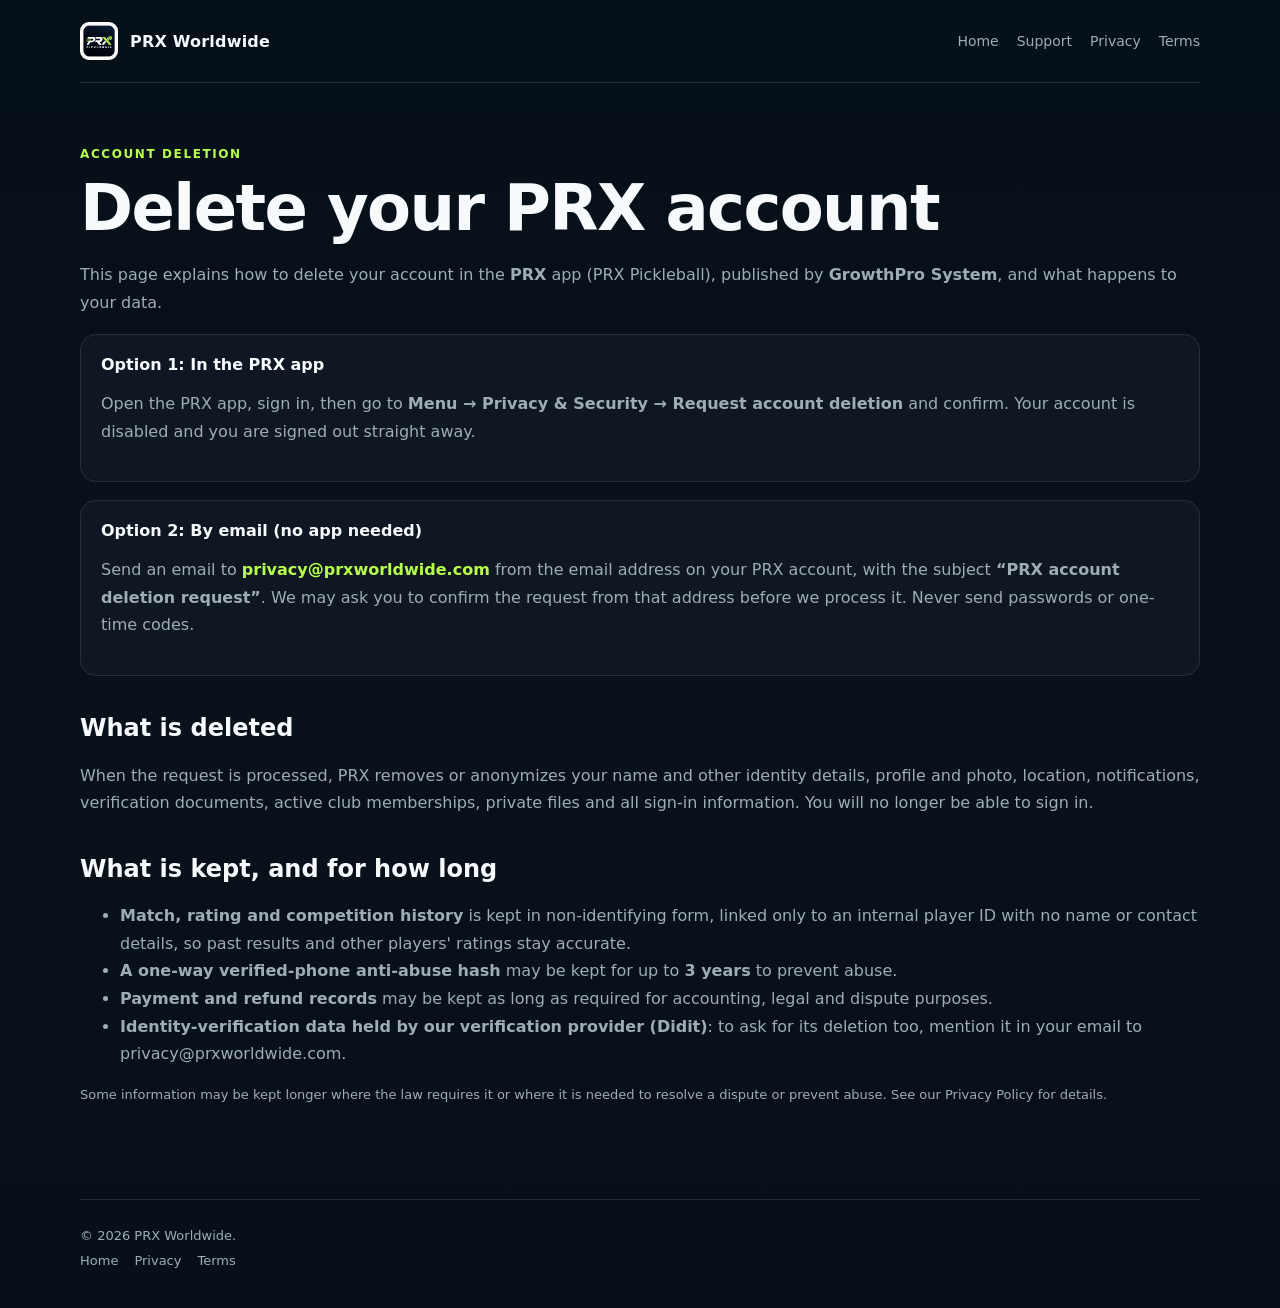
==== delete-account/index.html @ 5da9f9ca "Add account deletion page for Google Play (delete-account) and link it from Support Co-Authored-By: " ====
<!doctype html><html lang="en"><head><meta charset="utf-8"><meta name="viewport" content="width=device-width,initial-scale=1"><title>Delete your PRX account</title><meta name="description" content="How to request deletion of your PRX account and what data is deleted or kept."><link rel="icon" href="../assets/prx-app-icon.png"><link rel="stylesheet" href="../assets/style.css"></head><body><div class="wrap"><header class="nav"><a class="brand" href="../"><img src="../assets/prx-app-icon.png" alt="PRX logo"><span>PRX Worldwide</span></a><nav class="navlinks"><a href="../">Home</a><a href="../support/">Support</a><a href="../privacy/">Privacy</a><a href="../terms/">Terms</a></nav></header><main class="page"><div class="eyebrow">ACCOUNT DELETION</div><h1>Delete your PRX account</h1><p>This page explains how to delete your account in the <strong>PRX</strong> app (PRX Pickleball), published by <strong>GrowthPro System</strong>, and what happens to your data.</p>
<section class="panel"><strong>Option 1: In the PRX app</strong><p>Open the PRX app, sign in, then go to <b>Menu → Privacy &amp; Security → Request account deletion</b> and confirm. Your account is disabled and you are signed out straight away.</p></section>
<section class="panel"><strong>Option 2: By email (no app needed)</strong><p>Send an email to <a style="color:var(--accent);font-weight:800" href="mailto:privacy@prxworldwide.com?subject=PRX%20account%20deletion%20request">privacy@prxworldwide.com</a> from the email address on your PRX account, with the subject <b>“PRX account deletion request”</b>. We may ask you to confirm the request from that address before we process it. Never send passwords or one-time codes.</p></section>
<h2>What is deleted</h2><p>When the request is processed, PRX removes or anonymizes your name and other identity details, profile and photo, location, notifications, verification documents, active club memberships, private files and all sign-in information. You will no longer be able to sign in.</p>
<h2>What is kept, and for how long</h2><ul><li><strong>Match, rating and competition history</strong> is kept in non-identifying form, linked only to an internal player ID with no name or contact details, so past results and other players' ratings stay accurate.</li><li><strong>A one-way verified-phone anti-abuse hash</strong> may be kept for up to <strong>3 years</strong> to prevent abuse.</li><li><strong>Payment and refund records</strong> may be kept as long as required for accounting, legal and dispute purposes.</li><li><strong>Identity-verification data held by our verification provider (Didit)</strong>: to ask for its deletion too, mention it in your email to privacy@prxworldwide.com.</li></ul>
<p class="small">Some information may be kept longer where the law requires it or where it is needed to resolve a dispute or prevent abuse. See our <a href="../privacy/">Privacy Policy</a> for details.</p></main><footer>© 2026 PRX Worldwide.<div class="footlinks"><a href="../">Home</a><a href="../privacy/">Privacy</a><a href="../terms/">Terms</a></div></footer></div></body></html>
---- assets/style.css ----
:root{--bg:#071019;--panel:#0f1822;--text:#f7fafc;--muted:#9eacb8;--accent:#b7ff4a;--line:#24313d;--max:1120px}*{box-sizing:border-box}html{scroll-behavior:smooth}body{margin:0;background:linear-gradient(180deg,#061019 0%,#09111a 45%,#071019 100%);color:var(--text);font-family:Inter,ui-sans-serif,system-ui,-apple-system,BlinkMacSystemFont,"Segoe UI",sans-serif}a{color:inherit;text-decoration:none}.wrap{width:min(var(--max),calc(100% - 40px));margin:auto}.nav{display:flex;align-items:center;justify-content:space-between;padding:22px 0;border-bottom:1px solid var(--line)}.brand{display:flex;align-items:center;gap:12px;font-weight:900;letter-spacing:.2px}.brand img{width:38px;height:38px;border-radius:9px}.navlinks{display:flex;gap:18px;color:var(--muted);font-size:14px}.navlinks a:hover{color:var(--text)}.hero{padding:88px 0 64px}.eyebrow{color:var(--accent);font-size:12px;font-weight:900;letter-spacing:1.6px}.hero h1{font-size:clamp(42px,8vw,78px);line-height:.98;max-width:920px;margin:14px 0 20px;letter-spacing:-2.2px}.hero p{max-width:760px;color:var(--muted);font-size:19px;line-height:1.6}.actions{display:flex;gap:12px;flex-wrap:wrap;margin-top:28px}.btn{display:inline-flex;align-items:center;justify-content:center;min-height:46px;padding:0 18px;border-radius:12px;font-weight:900}.btn.primary{background:var(--accent);color:#071019}.btn.secondary{border:1px solid var(--line);background:var(--panel)}.grid{display:grid;grid-template-columns:repeat(3,1fr);gap:16px;padding:12px 0 74px}.card{background:rgba(15,24,34,.9);border:1px solid var(--line);border-radius:18px;padding:22px}.card h3{margin:0 0 10px;font-size:18px}.card p{margin:0;color:var(--muted);line-height:1.55}.tag{display:inline-block;margin-top:14px;color:var(--accent);font-size:11px;font-weight:900;letter-spacing:1px}.page{padding:64px 0 80px}.page h1{font-size:clamp(38px,7vw,64px);margin:10px 0 16px;letter-spacing:-1.6px}.page h2{font-size:24px;margin-top:38px}.page p,.page li{color:var(--muted);line-height:1.72}.panel{background:var(--panel);border:1px solid var(--line);border-radius:16px;padding:20px;margin-top:18px}.panel strong{display:block;margin-bottom:6px}.email{color:var(--accent);font-weight:800;word-break:break-word}.notice{border-left:3px solid var(--accent);background:var(--panel);padding:16px 18px;border-radius:12px;color:var(--muted);line-height:1.6;margin:22px 0}.small{font-size:13px;color:var(--muted)}footer{border-top:1px solid var(--line);padding:28px 0 40px;color:var(--muted);font-size:13px}.footlinks{display:flex;gap:16px;flex-wrap:wrap;margin-top:10px}@media(max-width:800px){.nav{align-items:flex-start;gap:16px}.navlinks{gap:12px;flex-wrap:wrap;justify-content:flex-end}.grid{grid-template-columns:1fr}.hero{padding-top:62px}.wrap{width:min(var(--max),calc(100% - 28px))}}


/* Homepage */
.home{background:#081b29;color:#fff;font-family:Arial,Helvetica,sans-serif}
.home .site-shell{overflow:hidden}
.home .skip-link{position:absolute;left:16px;top:-90px;z-index:20;padding:12px 16px;background:#fff;color:#081b29;font-weight:700}
.home .skip-link:focus{top:12px}
.home a:focus-visible{outline:3px solid #b8ec36;outline-offset:4px}
.home-nav{display:flex;justify-content:space-between;align-items:center;gap:24px;max-width:1440px;margin:auto;padding:21px clamp(24px,5vw,76px);border-bottom:1px solid #344755}
.home .brand{display:flex;align-items:center;gap:10px;color:#fff;font-size:19px;letter-spacing:-.035em}
.home .brand img{width:40px;height:40px;border-radius:7px}
.home .brand-worldwide{font-weight:400}
.home-nav nav{display:flex;align-items:center;gap:32px}
.home-nav nav a{display:flex;align-items:center;min-height:44px;color:#e1e8ec;font-size:14px;font-weight:700}
.home-nav nav a:hover,.home footer a:hover{text-decoration:underline;text-underline-offset:5px}
.home .hero{display:grid;grid-template-columns:minmax(0,1fr) minmax(0,.98fr);align-items:stretch;max-width:1440px;margin:auto;padding:0;min-height:650px}
.home .hero-content{align-self:center;padding:60px 45px 75px clamp(24px,5vw,76px)}
.home .overline{margin:0 0 28px;color:#b8ec36;font-size:12px;font-weight:800;letter-spacing:.18em;line-height:1.5}
.home .hero h1{max-width:770px;margin:0;font-family:Arial,Helvetica,sans-serif;font-size:clamp(52px,5.5vw,86px);font-weight:800;letter-spacing:-.065em;line-height:.98}
.home .hero-intro{max-width:530px;margin:28px 0 0;color:#d3dfe5;font-size:19px;line-height:1.55}
.home .hero-cta{display:inline-flex;align-items:center;justify-content:space-between;gap:34px;min-height:56px;margin-top:34px;padding:13px 19px;background:#b8ec36;color:#09202b;font-size:15px;font-weight:800}
.home .hero-cta:hover{background:#d1fa6d}
.home .launch-note{max-width:400px;margin:16px 0 0;color:#adbdc5;font-size:12px;line-height:1.5}
.home .about{padding:72px clamp(24px,5vw,76px) 100px;background:#f4f4ef;color:#0a2534}
.home .about>*{max-width:1288px;margin-left:auto;margin-right:auto}
.home .section-label{display:flex;justify-content:space-between;gap:12px;padding-bottom:15px;border-bottom:1px solid #acb9b6;color:#23565c;font-size:12px;font-weight:800;letter-spacing:.13em}
.home .section-label span{color:#527078;white-space:nowrap}
.home .about-grid,.home .pro-grid{display:grid;grid-template-columns:1.05fr .95fr;gap:clamp(40px,8vw,150px);align-items:start;padding-top:40px}
.home h2{margin:0;font-size:clamp(38px,4vw,61px);font-weight:800;letter-spacing:-.055em;line-height:1.06}
.home .about-copy p,.home .pro-grid p{margin:0 0 20px;color:#294451;font-size:18px;line-height:1.6}
.home .facts{display:grid;grid-template-columns:repeat(3,1fr);gap:22px;margin-top:74px;padding-top:19px;border-top:1px solid #acb9b6}
.home .facts div{display:flex;gap:19px;align-items:baseline}
.home .facts strong{color:#236469;font-size:12px}
.home .facts span{font-size:16px;font-weight:700;line-height:1.35}
.home .pro{padding:70px clamp(24px,5vw,76px) 100px;background:#d9ed50;color:#0a2534}
.home .pro>*{max-width:1288px;margin-left:auto;margin-right:auto}
.home .pro .section-label{border-color:#829c32;color:#254737}
.home .pro .section-label span{color:#355b3e}
.home .pro-eyebrow{margin:0 0 20px!important;color:#265444!important;font-size:12px!important;font-weight:800;letter-spacing:.14em}
.home .pro-grid p{color:#1c3a3e}
.home footer{max-width:1440px;margin:auto;padding:50px clamp(24px,5vw,76px) 28px;border:0;color:#b2c0c7}
.home .footer-top,.home .footer-bottom{display:flex;justify-content:space-between;gap:20px;align-items:center}
.home .footer-top{padding-bottom:50px;color:#fff;font-size:24px}
.home .footer-top a{font-size:14px;font-weight:700}
.home .footer-bottom{padding:20px 0;border-top:1px solid #344755;font-size:12px}
.home .footlinks{display:flex;gap:24px;margin:0}
.home .footlinks a{display:inline-flex;align-items:center;min-height:44px}
@media(max-width:900px){.home .hero{grid-template-columns:1fr;min-height:0}.home .hero-content{padding:68px clamp(24px,5vw,76px) 60px}.home .hero-photo,.home .hero-photo img{height:500px;min-height:0}.home .about-grid,.home .pro-grid{gap:30px}.home .facts{margin-top:55px}}
@media(max-width:600px){.home-nav{padding:14px 18px}.home .brand{font-size:16px}.home .brand img{width:34px;height:34px}.home-nav nav{gap:14px}.home-nav nav a{font-size:12px}.home .hero-content{padding:53px 20px 55px}.home .overline{margin-bottom:18px;font-size:10px}.home .hero h1{font-size:clamp(49px,12vw,68px)}.home .hero-intro{margin-top:23px;font-size:17px}.home .hero-cta{width:100%;max-width:340px;margin-top:27px}.home .hero-photo,.home .hero-photo img{height:355px}.home .hero-photo img{object-position:50% 48%}.home .hero-photo figcaption{right:12px;bottom:12px;font-size:9px}.home .about,.home .pro{padding:50px 20px 65px}.home .section-label{font-size:10px}.home .about-grid,.home .pro-grid{grid-template-columns:1fr;gap:25px;padding-top:30px}.home h2{font-size:clamp(38px,9vw,50px)}.home .about-copy p,.home .pro-grid p{font-size:16px}.home .facts{grid-template-columns:1fr;gap:17px;margin-top:40px}.home .facts div{gap:20px}.home footer{padding:42px 20px 25px}.home .footer-top{align-items:flex-start;flex-direction:column;gap:14px;padding-bottom:33px}.home .footer-bottom{align-items:flex-start;flex-direction:column;gap:4px}.home .footlinks{gap:20px}}
@media(max-width:350px){.home-nav nav a:first-child{display:none}.home .hero h1{font-size:47px}}
@media(prefers-reduced-motion:reduce){html:has(body.home){scroll-behavior:auto}}

/* Moving photo banner */
.home .hero{background:#eef2e9;color:#0a2534}
.home .hero h1{color:#0a2534}
.home .overline{color:#23635c}
.home .hero-intro{color:#2f4a53}
.home .launch-note{color:#4b656a}
.home .hero-gallery{position:relative;min-width:0;min-height:650px;margin:0;overflow:hidden;background:#d7e3d4}
.home .hero-gallery:before{content:"";position:absolute;inset:0;z-index:1;background:linear-gradient(90deg,#eef2e9 0%,rgba(238,242,233,0) 14%);pointer-events:none}
.home .motion-stage{position:absolute;top:50%;left:-10%;width:125%;transform:translateY(-50%) rotate(-4deg);display:grid;gap:16px}
.home .motion-row{width:100%;overflow:hidden}
.home .motion-track{display:flex;width:max-content;animation:slide-left 132s linear infinite;animation-play-state:paused}
.home .motion-row--reverse .motion-track{animation-name:slide-right;animation-duration:110s;transform:translateX(-50%)}
.home .motion-stage.is-running .motion-track{animation-play-state:running}
.home .motion-set{display:flex;flex:none;gap:16px;padding-right:16px}
.home .motion-set > img,.home .app-shot{display:block;flex:none;width:245px;height:245px;border-radius:14px;background:#b5c9c8;box-shadow:0 10px 25px rgba(9,36,43,.1)}
.home .motion-set > img{object-fit:cover}
.home .app-shot{position:relative;overflow:hidden;background:#f6f7f2}
.home .app-shot--dark{background:#0b1020}
.home .app-shot img{display:block;width:100%;height:100%;object-fit:contain}
.home .app-shot span{position:absolute;right:8px;bottom:8px;padding:5px 6px;border-radius:3px;background:#0a2534;color:#fff;font-size:9px;font-weight:800;letter-spacing:.08em}
.home .motion-toggle{position:absolute;z-index:2;right:22px;bottom:24px;display:inline-flex;align-items:center;gap:12px;min-height:44px;padding:10px 14px;border:1px solid #385965;border-radius:7px;background:#092633;color:#fff;font:700 12px Arial,Helvetica,sans-serif;cursor:pointer}
.home .motion-toggle[hidden]{display:none}
.home .motion-toggle:hover{background:#174758}
.home button:focus-visible{outline:3px solid #b8ec36;outline-offset:4px}
.home .photo-credits{margin-top:5px;color:#899eaa;font-size:11px;line-height:1.6}
.home .photo-credits summary{display:list-item;width:max-content;cursor:pointer}
.home .photo-credits p{max-width:750px;margin:8px 0 0}
.home .photo-credits a{text-decoration:underline;text-underline-offset:3px}
@keyframes slide-left{from{transform:translateX(0)}to{transform:translateX(-50%)}}
@keyframes slide-right{from{transform:translateX(-50%)}to{transform:translateX(0)}}
@media(max-width:900px){.home .hero-gallery{min-height:440px}.home .motion-stage{left:-8%;width:120%}.home .motion-set > img,.home .app-shot{width:225px;height:225px}}
@media(max-width:600px){.home .hero-gallery{height:248px;min-height:248px}.home .hero-gallery:before{display:none}.home .motion-stage{left:-6%;width:116%;gap:0}.home .motion-row--reverse{display:none}.home .motion-set{gap:14px;padding-right:14px}.home .motion-set > img,.home .app-shot{width:190px;height:190px;border-radius:10px}.home .motion-card--desktop{display:none!important}.home .motion-track{animation-duration:86s}.home .motion-toggle{right:12px;bottom:12px}}
@media(prefers-reduced-motion:reduce){.home .motion-track,.home .motion-row--reverse .motion-track{animation:none}.home .motion-toggle{display:none}}
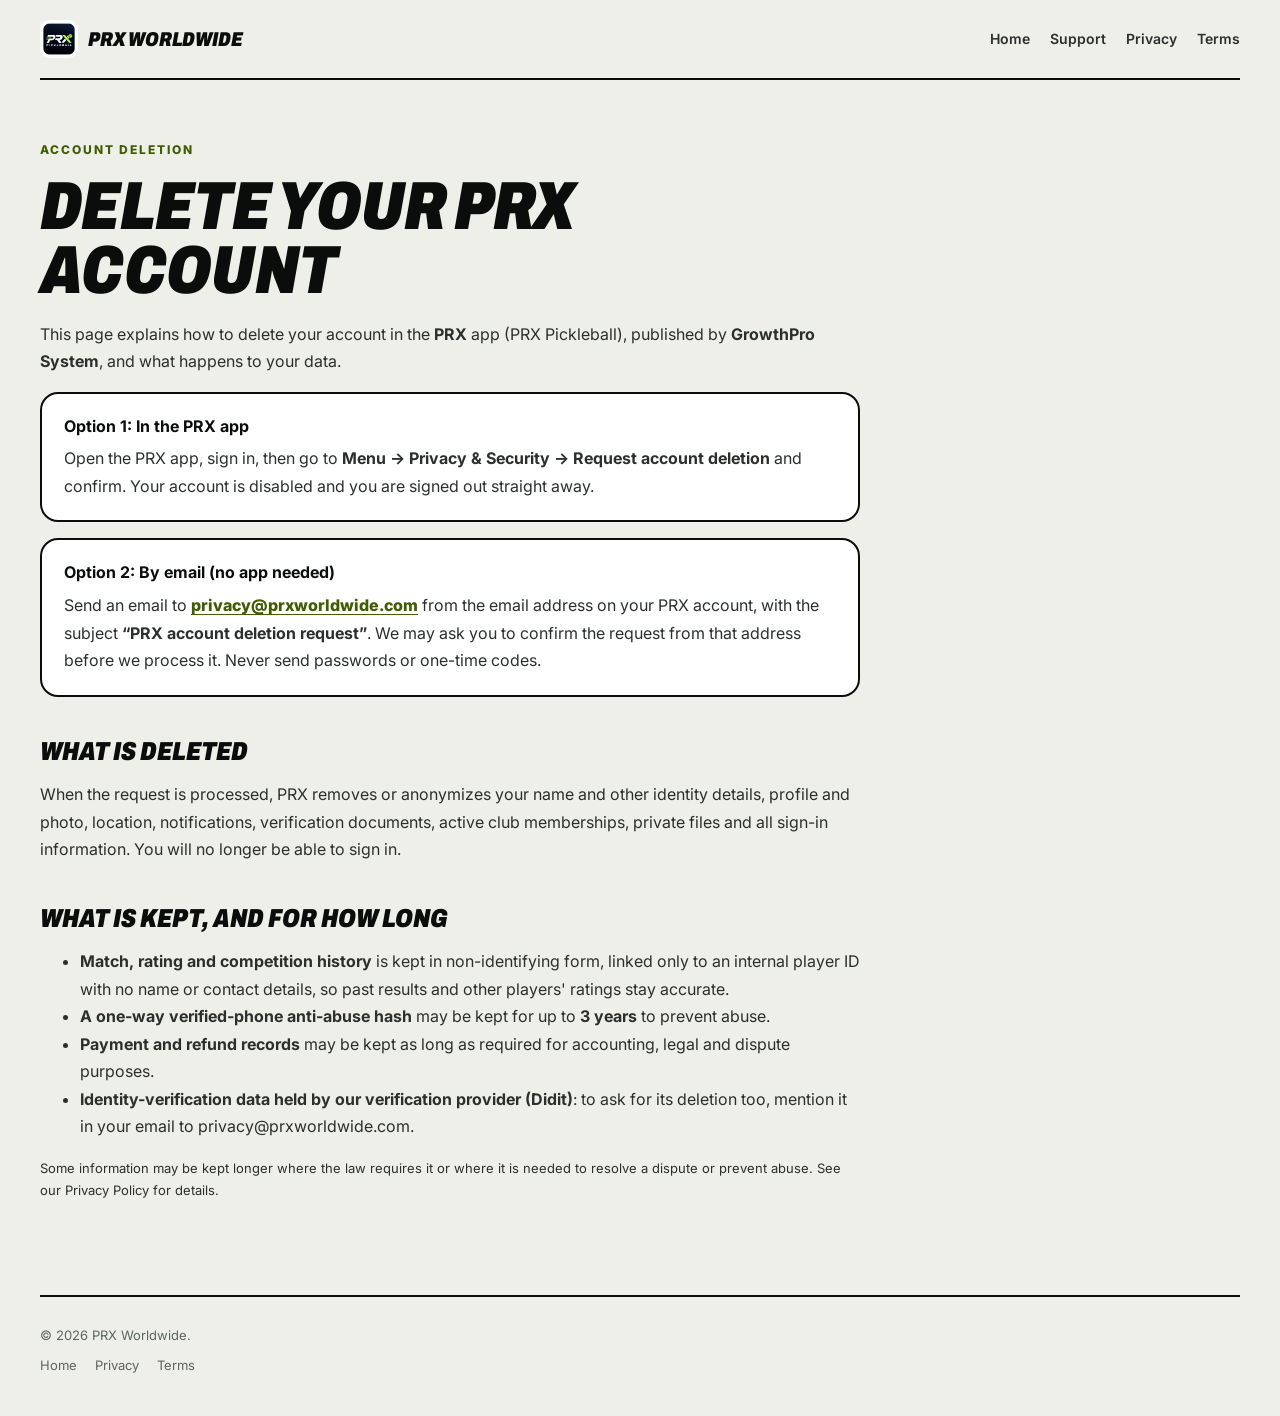
==== commit 903ef4a0: "Redesign prxworldwide.com to match the PRX app (players, Club Pro, Court Pro, fair play, FAQ) and re" ====
--- a/delete-account/index.html
+++ b/delete-account/index.html
@@ -1,4 +1,4 @@
-<!doctype html><html lang="en"><head><meta charset="utf-8"><meta name="viewport" content="width=device-width,initial-scale=1"><title>Delete your PRX account</title><meta name="description" content="How to request deletion of your PRX account and what data is deleted or kept."><link rel="icon" href="../assets/prx-app-icon.png"><link rel="stylesheet" href="../assets/style.css"></head><body><div class="wrap"><header class="nav"><a class="brand" href="../"><img src="../assets/prx-app-icon.png" alt="PRX logo"><span>PRX Worldwide</span></a><nav class="navlinks"><a href="../">Home</a><a href="../support/">Support</a><a href="../privacy/">Privacy</a><a href="../terms/">Terms</a></nav></header><main class="page"><div class="eyebrow">ACCOUNT DELETION</div><h1>Delete your PRX account</h1><p>This page explains how to delete your account in the <strong>PRX</strong> app (PRX Pickleball), published by <strong>GrowthPro System</strong>, and what happens to your data.</p>
+<!doctype html><html lang="en"><head><meta charset="utf-8"><meta name="viewport" content="width=device-width,initial-scale=1"><title>Delete your PRX account</title><meta name="description" content="How to request deletion of your PRX account and what data is deleted or kept."><link rel="icon" href="../assets/prx-app-icon.png"><link rel="preconnect" href="https://fonts.googleapis.com"><link rel="preconnect" href="https://fonts.gstatic.com" crossorigin><link rel="stylesheet" href="https://fonts.googleapis.com/css2?family=Archivo:ital,wdth,wght@1,62..125,800..900&family=Inter:wght@400;500;600;700;800&display=swap"><link rel="stylesheet" href="../assets/style.css?v=20261110"></head><body><div class="wrap"><header class="nav"><a class="brand" href="../"><img src="../assets/prx-app-icon.png" alt="PRX logo"><span>PRX Worldwide</span></a><nav class="navlinks"><a href="../">Home</a><a href="../support/">Support</a><a href="../privacy/">Privacy</a><a href="../terms/">Terms</a></nav></header><main class="page"><div class="eyebrow">ACCOUNT DELETION</div><h1>Delete your PRX account</h1><p>This page explains how to delete your account in the <strong>PRX</strong> app (PRX Pickleball), published by <strong>GrowthPro System</strong>, and what happens to your data.</p>
 <section class="panel"><strong>Option 1: In the PRX app</strong><p>Open the PRX app, sign in, then go to <b>Menu → Privacy &amp; Security → Request account deletion</b> and confirm. Your account is disabled and you are signed out straight away.</p></section>
 <section class="panel"><strong>Option 2: By email (no app needed)</strong><p>Send an email to <a style="color:var(--accent);font-weight:800" href="mailto:privacy@prxworldwide.com?subject=PRX%20account%20deletion%20request">privacy@prxworldwide.com</a> from the email address on your PRX account, with the subject <b>“PRX account deletion request”</b>. We may ask you to confirm the request from that address before we process it. Never send passwords or one-time codes.</p></section>
 <h2>What is deleted</h2><p>When the request is processed, PRX removes or anonymizes your name and other identity details, profile and photo, location, notifications, verification documents, active club memberships, private files and all sign-in information. You will no longer be able to sign in.</p>
--- a/assets/style.css
+++ b/assets/style.css
@@ -1,86 +1,220 @@
-:root{--bg:#071019;--panel:#0f1822;--text:#f7fafc;--muted:#9eacb8;--accent:#b7ff4a;--line:#24313d;--max:1120px}*{box-sizing:border-box}html{scroll-behavior:smooth}body{margin:0;background:linear-gradient(180deg,#061019 0%,#09111a 45%,#071019 100%);color:var(--text);font-family:Inter,ui-sans-serif,system-ui,-apple-system,BlinkMacSystemFont,"Segoe UI",sans-serif}a{color:inherit;text-decoration:none}.wrap{width:min(var(--max),calc(100% - 40px));margin:auto}.nav{display:flex;align-items:center;justify-content:space-between;padding:22px 0;border-bottom:1px solid var(--line)}.brand{display:flex;align-items:center;gap:12px;font-weight:900;letter-spacing:.2px}.brand img{width:38px;height:38px;border-radius:9px}.navlinks{display:flex;gap:18px;color:var(--muted);font-size:14px}.navlinks a:hover{color:var(--text)}.hero{padding:88px 0 64px}.eyebrow{color:var(--accent);font-size:12px;font-weight:900;letter-spacing:1.6px}.hero h1{font-size:clamp(42px,8vw,78px);line-height:.98;max-width:920px;margin:14px 0 20px;letter-spacing:-2.2px}.hero p{max-width:760px;color:var(--muted);font-size:19px;line-height:1.6}.actions{display:flex;gap:12px;flex-wrap:wrap;margin-top:28px}.btn{display:inline-flex;align-items:center;justify-content:center;min-height:46px;padding:0 18px;border-radius:12px;font-weight:900}.btn.primary{background:var(--accent);color:#071019}.btn.secondary{border:1px solid var(--line);background:var(--panel)}.grid{display:grid;grid-template-columns:repeat(3,1fr);gap:16px;padding:12px 0 74px}.card{background:rgba(15,24,34,.9);border:1px solid var(--line);border-radius:18px;padding:22px}.card h3{margin:0 0 10px;font-size:18px}.card p{margin:0;color:var(--muted);line-height:1.55}.tag{display:inline-block;margin-top:14px;color:var(--accent);font-size:11px;font-weight:900;letter-spacing:1px}.page{padding:64px 0 80px}.page h1{font-size:clamp(38px,7vw,64px);margin:10px 0 16px;letter-spacing:-1.6px}.page h2{font-size:24px;margin-top:38px}.page p,.page li{color:var(--muted);line-height:1.72}.panel{background:var(--panel);border:1px solid var(--line);border-radius:16px;padding:20px;margin-top:18px}.panel strong{display:block;margin-bottom:6px}.email{color:var(--accent);font-weight:800;word-break:break-word}.notice{border-left:3px solid var(--accent);background:var(--panel);padding:16px 18px;border-radius:12px;color:var(--muted);line-height:1.6;margin:22px 0}.small{font-size:13px;color:var(--muted)}footer{border-top:1px solid var(--line);padding:28px 0 40px;color:var(--muted);font-size:13px}.footlinks{display:flex;gap:16px;flex-wrap:wrap;margin-top:10px}@media(max-width:800px){.nav{align-items:flex-start;gap:16px}.navlinks{gap:12px;flex-wrap:wrap;justify-content:flex-end}.grid{grid-template-columns:1fr}.hero{padding-top:62px}.wrap{width:min(var(--max),calc(100% - 28px))}}
-
-
-/* Homepage */
-.home{background:#081b29;color:#fff;font-family:Arial,Helvetica,sans-serif}
-.home .site-shell{overflow:hidden}
-.home .skip-link{position:absolute;left:16px;top:-90px;z-index:20;padding:12px 16px;background:#fff;color:#081b29;font-weight:700}
-.home .skip-link:focus{top:12px}
-.home a:focus-visible{outline:3px solid #b8ec36;outline-offset:4px}
-.home-nav{display:flex;justify-content:space-between;align-items:center;gap:24px;max-width:1440px;margin:auto;padding:21px clamp(24px,5vw,76px);border-bottom:1px solid #344755}
-.home .brand{display:flex;align-items:center;gap:10px;color:#fff;font-size:19px;letter-spacing:-.035em}
-.home .brand img{width:40px;height:40px;border-radius:7px}
-.home .brand-worldwide{font-weight:400}
-.home-nav nav{display:flex;align-items:center;gap:32px}
-.home-nav nav a{display:flex;align-items:center;min-height:44px;color:#e1e8ec;font-size:14px;font-weight:700}
-.home-nav nav a:hover,.home footer a:hover{text-decoration:underline;text-underline-offset:5px}
-.home .hero{display:grid;grid-template-columns:minmax(0,1fr) minmax(0,.98fr);align-items:stretch;max-width:1440px;margin:auto;padding:0;min-height:650px}
-.home .hero-content{align-self:center;padding:60px 45px 75px clamp(24px,5vw,76px)}
-.home .overline{margin:0 0 28px;color:#b8ec36;font-size:12px;font-weight:800;letter-spacing:.18em;line-height:1.5}
-.home .hero h1{max-width:770px;margin:0;font-family:Arial,Helvetica,sans-serif;font-size:clamp(52px,5.5vw,86px);font-weight:800;letter-spacing:-.065em;line-height:.98}
-.home .hero-intro{max-width:530px;margin:28px 0 0;color:#d3dfe5;font-size:19px;line-height:1.55}
-.home .hero-cta{display:inline-flex;align-items:center;justify-content:space-between;gap:34px;min-height:56px;margin-top:34px;padding:13px 19px;background:#b8ec36;color:#09202b;font-size:15px;font-weight:800}
-.home .hero-cta:hover{background:#d1fa6d}
-.home .launch-note{max-width:400px;margin:16px 0 0;color:#adbdc5;font-size:12px;line-height:1.5}
-.home .about{padding:72px clamp(24px,5vw,76px) 100px;background:#f4f4ef;color:#0a2534}
-.home .about>*{max-width:1288px;margin-left:auto;margin-right:auto}
-.home .section-label{display:flex;justify-content:space-between;gap:12px;padding-bottom:15px;border-bottom:1px solid #acb9b6;color:#23565c;font-size:12px;font-weight:800;letter-spacing:.13em}
-.home .section-label span{color:#527078;white-space:nowrap}
-.home .about-grid,.home .pro-grid{display:grid;grid-template-columns:1.05fr .95fr;gap:clamp(40px,8vw,150px);align-items:start;padding-top:40px}
-.home h2{margin:0;font-size:clamp(38px,4vw,61px);font-weight:800;letter-spacing:-.055em;line-height:1.06}
-.home .about-copy p,.home .pro-grid p{margin:0 0 20px;color:#294451;font-size:18px;line-height:1.6}
-.home .facts{display:grid;grid-template-columns:repeat(3,1fr);gap:22px;margin-top:74px;padding-top:19px;border-top:1px solid #acb9b6}
-.home .facts div{display:flex;gap:19px;align-items:baseline}
-.home .facts strong{color:#236469;font-size:12px}
-.home .facts span{font-size:16px;font-weight:700;line-height:1.35}
-.home .pro{padding:70px clamp(24px,5vw,76px) 100px;background:#d9ed50;color:#0a2534}
-.home .pro>*{max-width:1288px;margin-left:auto;margin-right:auto}
-.home .pro .section-label{border-color:#829c32;color:#254737}
-.home .pro .section-label span{color:#355b3e}
-.home .pro-eyebrow{margin:0 0 20px!important;color:#265444!important;font-size:12px!important;font-weight:800;letter-spacing:.14em}
-.home .pro-grid p{color:#1c3a3e}
-.home footer{max-width:1440px;margin:auto;padding:50px clamp(24px,5vw,76px) 28px;border:0;color:#b2c0c7}
-.home .footer-top,.home .footer-bottom{display:flex;justify-content:space-between;gap:20px;align-items:center}
-.home .footer-top{padding-bottom:50px;color:#fff;font-size:24px}
-.home .footer-top a{font-size:14px;font-weight:700}
-.home .footer-bottom{padding:20px 0;border-top:1px solid #344755;font-size:12px}
-.home .footlinks{display:flex;gap:24px;margin:0}
-.home .footlinks a{display:inline-flex;align-items:center;min-height:44px}
-@media(max-width:900px){.home .hero{grid-template-columns:1fr;min-height:0}.home .hero-content{padding:68px clamp(24px,5vw,76px) 60px}.home .hero-photo,.home .hero-photo img{height:500px;min-height:0}.home .about-grid,.home .pro-grid{gap:30px}.home .facts{margin-top:55px}}
-@media(max-width:600px){.home-nav{padding:14px 18px}.home .brand{font-size:16px}.home .brand img{width:34px;height:34px}.home-nav nav{gap:14px}.home-nav nav a{font-size:12px}.home .hero-content{padding:53px 20px 55px}.home .overline{margin-bottom:18px;font-size:10px}.home .hero h1{font-size:clamp(49px,12vw,68px)}.home .hero-intro{margin-top:23px;font-size:17px}.home .hero-cta{width:100%;max-width:340px;margin-top:27px}.home .hero-photo,.home .hero-photo img{height:355px}.home .hero-photo img{object-position:50% 48%}.home .hero-photo figcaption{right:12px;bottom:12px;font-size:9px}.home .about,.home .pro{padding:50px 20px 65px}.home .section-label{font-size:10px}.home .about-grid,.home .pro-grid{grid-template-columns:1fr;gap:25px;padding-top:30px}.home h2{font-size:clamp(38px,9vw,50px)}.home .about-copy p,.home .pro-grid p{font-size:16px}.home .facts{grid-template-columns:1fr;gap:17px;margin-top:40px}.home .facts div{gap:20px}.home footer{padding:42px 20px 25px}.home .footer-top{align-items:flex-start;flex-direction:column;gap:14px;padding-bottom:33px}.home .footer-bottom{align-items:flex-start;flex-direction:column;gap:4px}.home .footlinks{gap:20px}}
-@media(max-width:350px){.home-nav nav a:first-child{display:none}.home .hero h1{font-size:47px}}
-@media(prefers-reduced-motion:reduce){html:has(body.home){scroll-behavior:auto}}
-
-/* Moving photo banner */
-.home .hero{background:#eef2e9;color:#0a2534}
-.home .hero h1{color:#0a2534}
-.home .overline{color:#23635c}
-.home .hero-intro{color:#2f4a53}
-.home .launch-note{color:#4b656a}
-.home .hero-gallery{position:relative;min-width:0;min-height:650px;margin:0;overflow:hidden;background:#d7e3d4}
-.home .hero-gallery:before{content:"";position:absolute;inset:0;z-index:1;background:linear-gradient(90deg,#eef2e9 0%,rgba(238,242,233,0) 14%);pointer-events:none}
-.home .motion-stage{position:absolute;top:50%;left:-10%;width:125%;transform:translateY(-50%) rotate(-4deg);display:grid;gap:16px}
-.home .motion-row{width:100%;overflow:hidden}
-.home .motion-track{display:flex;width:max-content;animation:slide-left 132s linear infinite;animation-play-state:paused}
-.home .motion-row--reverse .motion-track{animation-name:slide-right;animation-duration:110s;transform:translateX(-50%)}
-.home .motion-stage.is-running .motion-track{animation-play-state:running}
-.home .motion-set{display:flex;flex:none;gap:16px;padding-right:16px}
-.home .motion-set > img,.home .app-shot{display:block;flex:none;width:245px;height:245px;border-radius:14px;background:#b5c9c8;box-shadow:0 10px 25px rgba(9,36,43,.1)}
-.home .motion-set > img{object-fit:cover}
-.home .app-shot{position:relative;overflow:hidden;background:#f6f7f2}
-.home .app-shot--dark{background:#0b1020}
-.home .app-shot img{display:block;width:100%;height:100%;object-fit:contain}
-.home .app-shot span{position:absolute;right:8px;bottom:8px;padding:5px 6px;border-radius:3px;background:#0a2534;color:#fff;font-size:9px;font-weight:800;letter-spacing:.08em}
-.home .motion-toggle{position:absolute;z-index:2;right:22px;bottom:24px;display:inline-flex;align-items:center;gap:12px;min-height:44px;padding:10px 14px;border:1px solid #385965;border-radius:7px;background:#092633;color:#fff;font:700 12px Arial,Helvetica,sans-serif;cursor:pointer}
-.home .motion-toggle[hidden]{display:none}
-.home .motion-toggle:hover{background:#174758}
-.home button:focus-visible{outline:3px solid #b8ec36;outline-offset:4px}
-.home .photo-credits{margin-top:5px;color:#899eaa;font-size:11px;line-height:1.6}
-.home .photo-credits summary{display:list-item;width:max-content;cursor:pointer}
-.home .photo-credits p{max-width:750px;margin:8px 0 0}
-.home .photo-credits a{text-decoration:underline;text-underline-offset:3px}
-@keyframes slide-left{from{transform:translateX(0)}to{transform:translateX(-50%)}}
-@keyframes slide-right{from{transform:translateX(-50%)}to{transform:translateX(0)}}
-@media(max-width:900px){.home .hero-gallery{min-height:440px}.home .motion-stage{left:-8%;width:120%}.home .motion-set > img,.home .app-shot{width:225px;height:225px}}
-@media(max-width:600px){.home .hero-gallery{height:248px;min-height:248px}.home .hero-gallery:before{display:none}.home .motion-stage{left:-6%;width:116%;gap:0}.home .motion-row--reverse{display:none}.home .motion-set{gap:14px;padding-right:14px}.home .motion-set > img,.home .app-shot{width:190px;height:190px;border-radius:10px}.home .motion-card--desktop{display:none!important}.home .motion-track{animation-duration:86s}.home .motion-toggle{right:12px;bottom:12px}}
-@media(prefers-reduced-motion:reduce){.home .motion-track,.home .motion-row--reverse .motion-track{animation:none}.home .motion-toggle{display:none}}
+/* PRX Worldwide — site styles (2026-11 redesign, matches the PRX app: off-white, ink, lime). */
+:root{
+  --paper:#efefe9; --paper-2:#e4e5dc; --card:#ffffff; --ink:#0b0d0c; --ink-2:#2b302d; --muted:#5d655f;
+  --line:#0b0d0c; --soft-line:#cfd2c6; --lime:#c8f04b; --lime-2:#b4dd31; --accent:#3f5c00; --max:1200px;
+  --display:"Archivo","Arial Narrow",Arial,sans-serif; --body:"Inter",ui-sans-serif,system-ui,-apple-system,"Segoe UI",sans-serif;
+}
+*{box-sizing:border-box}
+html{scroll-behavior:smooth;-webkit-text-size-adjust:100%}
+body{margin:0;background:var(--paper);color:var(--ink);font:16px/1.6 var(--body)}
+img{max-width:100%;display:block}
+a{color:inherit;text-decoration:none}
+a:focus-visible,button:focus-visible,summary:focus-visible{outline:3px solid var(--ink);outline-offset:3px;border-radius:6px}
+
+/* ---------- shared: sub pages (support, privacy, terms, delete-account, paid) ---------- */
+.wrap{width:min(var(--max),calc(100% - 40px));margin:auto}
+.nav{display:flex;align-items:center;justify-content:space-between;gap:16px;padding:20px 0;border-bottom:2px solid var(--ink)}
+.brand{display:flex;align-items:center;gap:10px;font:900 italic 20px/1 var(--display);font-stretch:80%;letter-spacing:-.01em;text-transform:uppercase}
+.brand img{width:38px;height:38px;border-radius:9px}
+.navlinks{display:flex;gap:20px;font-size:14px;font-weight:600;color:var(--ink-2);flex-wrap:wrap}
+.navlinks a:hover{color:var(--ink);text-decoration:underline;text-underline-offset:5px}
+.eyebrow{display:inline-block;color:var(--accent);font-size:12px;font-weight:800;letter-spacing:.16em;text-transform:uppercase}
+.page{padding:56px 0 80px;max-width:820px}
+.page h1{font:900 italic clamp(40px,7vw,68px)/.95 var(--display);font-stretch:78%;text-transform:uppercase;letter-spacing:-.01em;margin:12px 0 18px}
+.page h2{font:900 italic 26px/1.1 var(--display);font-stretch:80%;text-transform:uppercase;margin:40px 0 10px}
+.page p,.page li{color:var(--ink-2);line-height:1.72}
+.panel{background:var(--card);border:2px solid var(--ink);border-radius:18px;padding:20px 22px;margin-top:16px}
+.panel strong{display:block;margin-bottom:6px}
+.panel p{margin:6px 0 0}
+.email{color:var(--accent);font-weight:800;word-break:break-word;text-decoration:underline;text-underline-offset:3px}
+.notice{border-left:4px solid var(--lime-2);background:var(--card);padding:16px 18px;border-radius:12px;color:var(--ink-2);line-height:1.6;margin:22px 0}
+.small{font-size:13px;color:var(--muted)}
+footer{border-top:2px solid var(--ink);padding:28px 0 40px;color:var(--muted);font-size:13px}
+.footlinks{display:flex;gap:18px;flex-wrap:wrap;margin-top:10px}
+.footlinks a:hover{color:var(--ink)}
+.page [style*="var(--accent)"]{text-decoration:underline;text-underline-offset:3px}
+
+/* ---------- buttons ---------- */
+.btn{display:inline-flex;align-items:center;justify-content:center;gap:10px;min-height:52px;padding:0 22px;border-radius:999px;border:2px solid var(--ink);font-weight:800;font-size:15px;transition:transform .15s ease,background .15s ease}
+.btn:hover{transform:translateY(-2px)}
+.btn-lime{background:var(--lime);color:var(--ink)}
+.btn-lime:hover{background:#d6f86b}
+.btn-ink{background:var(--ink);color:#fff}
+.btn-ghost{background:transparent}
+.btn-ghost:hover{background:var(--card)}
+.btn-ghost-light{border-color:#fff;color:#fff}
+.btn-ghost-light:hover{background:#1c201e}
+
+/* ---------- home ---------- */
+.home .topbar{position:sticky;top:0;z-index:30;background:rgba(239,239,233,.92);backdrop-filter:saturate(1.4) blur(10px);-webkit-backdrop-filter:saturate(1.4) blur(10px);border-bottom:2px solid var(--ink)}
+.home .topbar .wrap{display:flex;align-items:center;justify-content:space-between;gap:16px;min-height:72px}
+.home .topbar nav{display:flex;align-items:center;gap:26px;font-size:14px;font-weight:700}
+.home .topbar nav a:not(.btn):hover{text-decoration:underline;text-underline-offset:6px}
+.home .topbar .btn{min-height:42px;padding:0 18px;font-size:14px}
+.skip-link{position:absolute;left:16px;top:-80px;z-index:50;padding:10px 14px;background:var(--ink);color:#fff;font-weight:700;border-radius:8px}
+.skip-link:focus{top:12px}
+
+.display{font:900 italic clamp(52px,9vw,124px)/.86 var(--display);font-stretch:72%;text-transform:uppercase;letter-spacing:-.01em;margin:0}
+.h2{font:900 italic clamp(38px,5.6vw,76px)/.9 var(--display);font-stretch:74%;text-transform:uppercase;letter-spacing:-.005em;margin:0}
+.h3{font:900 italic 24px/1.05 var(--display);font-stretch:80%;text-transform:uppercase;margin:0}
+.lede{font-size:clamp(17px,1.6vw,20px);line-height:1.6;color:var(--ink-2);max-width:560px}
+.kicker{display:inline-flex;align-items:center;gap:8px;padding:6px 12px;border:2px solid var(--ink);border-radius:999px;background:var(--lime);font-size:12px;font-weight:800;letter-spacing:.12em;text-transform:uppercase}
+.kicker i{width:8px;height:8px;border-radius:50%;background:var(--ink);display:inline-block;animation:pulse 1.8s ease-in-out infinite}
+@keyframes pulse{50%{opacity:.25}}
+.mark{background:var(--lime);padding:0 .08em;box-decoration-break:clone;-webkit-box-decoration-break:clone}
+
+.hero{padding:64px 0 40px;overflow:hidden}
+.hero-grid{display:grid;grid-template-columns:1.05fr .95fr;gap:40px;align-items:center}
+.hero .display{margin:22px 0 22px}
+.hero-ctas{display:flex;flex-wrap:wrap;gap:12px;margin-top:30px}
+.hero-note{margin-top:18px;font-size:13px;color:var(--muted)}
+
+.phones{position:relative;height:620px}
+.phone{position:absolute;width:250px;aspect-ratio:1206/2622;border:3px solid var(--ink);border-radius:38px;background:#fff;padding:7px;box-shadow:10px 12px 0 var(--ink)}
+.phone img{width:100%;height:100%;object-fit:cover;object-position:top;border-radius:30px}
+.phone.p1{left:2%;top:70px;transform:rotate(-7deg);z-index:1}
+.phone.p2{left:31%;top:0;z-index:3;width:270px}
+.phone.p3{right:0;top:90px;transform:rotate(6deg);z-index:2}
+.badge-float{position:absolute;z-index:4;padding:10px 14px;background:var(--card);border:2px solid var(--ink);border-radius:14px;font-weight:800;font-size:14px;box-shadow:5px 6px 0 var(--ink)}
+.badge-float b{display:block;font:900 italic 26px/1 var(--display);font-stretch:80%;color:var(--ink)}
+.badge-float small{display:block;font-size:11px;letter-spacing:.12em;text-transform:uppercase;color:var(--muted)}
+.badge-float.b1{left:0;bottom:70px}
+.badge-float.b2{right:4%;top:20px;background:var(--lime)}
+
+.ticker{background:var(--ink);color:#fff;border-block:2px solid var(--ink);overflow:hidden}
+.ticker-track{display:flex;gap:48px;width:max-content;padding:16px 0;animation:tick 40s linear infinite}
+.ticker span{display:inline-flex;align-items:center;gap:14px;font:900 italic 20px/1 var(--display);font-stretch:80%;text-transform:uppercase;white-space:nowrap}
+.ticker span:before{content:"";width:10px;height:10px;border-radius:50%;background:var(--lime)}
+@keyframes tick{to{transform:translateX(-50%)}}
+
+.section{padding:96px 0}
+.section-head{display:flex;justify-content:space-between;align-items:end;gap:32px;margin-bottom:44px;flex-wrap:wrap}
+.section-head .lede{margin:0}
+.label{display:block;margin-bottom:14px;font-size:12px;font-weight:800;letter-spacing:.16em;text-transform:uppercase;color:var(--accent)}
+
+.steps{display:grid;grid-template-columns:repeat(3,1fr);gap:18px;counter-reset:s}
+.step{position:relative;background:var(--card);border:2px solid var(--ink);border-radius:22px;padding:26px 24px 28px;counter-increment:s}
+.step:before{content:"0" counter(s);display:block;font:900 italic 64px/1 var(--display);font-stretch:72%;color:var(--lime-2);-webkit-text-stroke:2px var(--ink);margin-bottom:14px}
+.step p{margin:10px 0 0;color:var(--ink-2)}
+
+.photo-band{margin:18px 0 0;border:2px solid var(--ink);border-radius:22px;overflow:hidden;height:340px;position:relative}
+.photo-band img{width:100%;height:100%;object-fit:cover;object-position:50% 40%}
+.photo-band figcaption{position:absolute;left:18px;bottom:18px;max-width:460px;padding:14px 16px;background:var(--lime);border:2px solid var(--ink);border-radius:14px;font-weight:700}
+
+.split{display:grid;grid-template-columns:1fr 1fr;gap:56px;align-items:center}
+.feature-list{display:grid;gap:12px;margin-top:28px}
+.feature{display:grid;grid-template-columns:44px 1fr;gap:14px;align-items:start;padding:16px 18px;background:var(--card);border:2px solid var(--ink);border-radius:18px}
+.feature .ico{width:44px;height:44px;border-radius:12px;background:var(--lime);border:2px solid var(--ink);display:grid;place-items:center}
+.feature .ico svg{width:22px;height:22px}
+.feature strong{display:block;font-size:16px}
+.feature span{display:block;color:var(--muted);font-size:14.5px;line-height:1.5;margin-top:2px}
+.pro-note{margin-top:16px;padding:14px 16px;border:2px dashed var(--ink);border-radius:16px;font-size:14.5px;color:var(--ink-2)}
+.pro-note b{background:var(--ink);color:var(--lime);padding:2px 7px;border-radius:6px;font-size:12px;letter-spacing:.08em;margin-right:6px}
+.phone-duo{position:relative;height:600px}
+.phone-duo .phone{width:260px}
+.phone-duo .phone.a{left:6%;top:0;transform:rotate(-4deg)}
+.phone-duo .phone.b{right:6%;top:60px;transform:rotate(5deg)}
+
+.plans{background:var(--lime);border-block:2px solid var(--ink)}
+.plans.dark{background:var(--ink);color:#fff}
+.plans.dark .lede,.plans.dark .free p{color:#d7dbd4}
+.plans.dark .label{color:var(--lime)}
+.plan-grid{display:grid;grid-template-columns:1.1fr .9fr;gap:40px;align-items:start}
+.checks{list-style:none;padding:0;margin:22px 0 0;display:grid;gap:10px}
+.checks li{position:relative;padding-left:34px;font-weight:600}
+.checks li:before{content:"";position:absolute;left:0;top:2px;width:22px;height:22px;border-radius:50%;background:var(--ink) url("data:image/svg+xml,%3Csvg xmlns='http://www.w3.org/2000/svg' viewBox='0 0 24 24' fill='none' stroke='%23c8f04b' stroke-width='3.5' stroke-linecap='round' stroke-linejoin='round'%3E%3Cpath d='M5 12.5l4.5 4.5L19 7.5'/%3E%3C/svg%3E") center/14px no-repeat}
+.plans.dark .checks li:before{background-color:var(--lime);background-image:url("data:image/svg+xml,%3Csvg xmlns='http://www.w3.org/2000/svg' viewBox='0 0 24 24' fill='none' stroke='%230b0d0c' stroke-width='3.5' stroke-linecap='round' stroke-linejoin='round'%3E%3Cpath d='M5 12.5l4.5 4.5L19 7.5'/%3E%3C/svg%3E")}
+.free{margin-top:26px;padding:16px 18px;border:2px solid currentColor;border-radius:16px}
+.free strong{display:block;margin-bottom:4px;font-size:13px;letter-spacing:.12em;text-transform:uppercase}
+.free p{margin:0}
+.price-card{background:var(--card);color:var(--ink);border:2px solid var(--ink);border-radius:24px;padding:26px;box-shadow:10px 10px 0 var(--ink)}
+.plans.dark .price-card{box-shadow:10px 10px 0 var(--lime)}
+.price-row{display:flex;justify-content:space-between;align-items:baseline;gap:12px;padding:16px 0;border-bottom:2px solid var(--paper-2)}
+.price-row:first-of-type{padding-top:6px}
+.price-row .amt{font:900 italic 44px/1 var(--display);font-stretch:76%}
+.price-row .per{color:var(--muted);font-weight:700}
+.price-row .save{display:inline-block;margin-left:8px;padding:3px 8px;border-radius:999px;background:var(--lime);border:2px solid var(--ink);font-size:11px;font-weight:800;letter-spacing:.06em;vertical-align:middle}
+.price-card .how{margin:18px 0 0;color:var(--ink-2);font-size:14.5px}
+.price-card .btn{width:100%;margin-top:16px}
+.price-card .fine{margin:12px 0 0;font-size:12.5px;color:var(--muted)}
+
+.fair{text-align:center}
+.fair .h2{max-width:980px;margin:0 auto}
+.fair .lede{margin:22px auto 0;text-align:center}
+.pillars{display:grid;grid-template-columns:repeat(3,1fr);gap:18px;margin-top:48px;text-align:left}
+.pillar{padding:24px;border:2px solid var(--ink);border-radius:22px;background:var(--card)}
+.pillar .tag{display:inline-block;padding:4px 10px;border-radius:999px;background:var(--ink);color:var(--lime);font-size:11px;font-weight:800;letter-spacing:.12em;text-transform:uppercase;margin-bottom:14px}
+.pillar p{margin:10px 0 0;color:var(--ink-2)}
+
+.org{display:grid;grid-template-columns:1fr auto;gap:30px;align-items:center;padding:40px;border:2px solid var(--ink);border-radius:28px;background:var(--card)}
+.org p{margin:14px 0 0;color:var(--ink-2);max-width:640px}
+
+.faq{display:grid;gap:12px;max-width:880px}
+.faq details{border:2px solid var(--ink);border-radius:18px;background:var(--card);padding:0 22px}
+.faq summary{cursor:pointer;list-style:none;display:flex;justify-content:space-between;align-items:center;gap:16px;padding:20px 0;font-weight:800;font-size:17px}
+.faq summary::-webkit-details-marker{display:none}
+.faq summary:after{content:"+";flex:none;width:32px;height:32px;border-radius:50%;background:var(--lime);border:2px solid var(--ink);display:grid;place-items:center;font-size:20px;line-height:1}
+.faq details[open] summary:after{content:"–"}
+.faq details p{margin:0 0 20px;color:var(--ink-2)}
+
+.cta-final{background:var(--ink);color:#fff;border-radius:32px;padding:64px 48px;display:grid;grid-template-columns:1.2fr .8fr;gap:30px;align-items:center;border:2px solid var(--ink)}
+.cta-final .h2{color:#fff}
+.cta-final .h2 .mark{color:var(--ink)}
+.cta-final p{color:#cfd4cc;margin:16px 0 0}
+.cta-final .ctas{display:flex;flex-direction:column;gap:12px}
+
+.home footer{margin-top:96px;padding:40px 0 48px}
+.foot{display:flex;justify-content:space-between;gap:24px;flex-wrap:wrap;align-items:flex-start}
+.foot .brand{font-size:24px;color:var(--ink)}
+.foot p{margin:10px 0 0;max-width:420px}
+.photo-credits{margin-top:20px;font-size:11.5px;color:var(--muted)}
+.photo-credits summary{cursor:pointer;width:max-content}
+.photo-credits a{text-decoration:underline;text-underline-offset:3px}
+
+.reveal{opacity:0;transform:translateY(18px);transition:opacity .6s ease,transform .6s ease}
+.reveal.in{opacity:1;transform:none}
+
+@media (max-width:1000px){
+  .hero-grid,.split,.plan-grid,.cta-final{grid-template-columns:1fr}
+  .phones{height:560px;max-width:620px;margin:10px auto 0;width:100%}
+  .phone-duo{height:560px;max-width:600px;margin:0 auto;width:100%}
+  .steps,.pillars{grid-template-columns:1fr}
+  .org{grid-template-columns:1fr}
+  .split .phone-duo{order:-1}
+}
+@media (max-width:760px){
+  .home .topbar nav a:not(.btn){display:none}
+  .section{padding:68px 0}
+  .phones{height:470px}
+  .phone{width:190px;border-radius:30px;padding:5px;box-shadow:6px 8px 0 var(--ink)}
+  .phone img{border-radius:24px}
+  .phone.p2{width:205px;left:calc(50% - 102px)}
+  .phone.p1{left:-2%;top:60px}
+  .phone.p3{right:-2%;top:76px}
+  .badge-float{font-size:12px;padding:8px 10px}
+  .badge-float b{font-size:20px}
+  .badge-float.b1{bottom:20px}
+  .phone-duo{height:430px}
+  .phone-duo .phone{width:190px}
+  .phone-duo .phone.a{left:2%}
+  .phone-duo .phone.b{right:2%}
+  .photo-band{height:260px}
+  .cta-final{padding:40px 24px;border-radius:24px}
+  .org{padding:26px}
+  .price-row .amt{font-size:36px}
+  .nav{flex-direction:column;align-items:flex-start}
+}
+@media (max-width:420px){
+  .phone{width:160px}
+  .phone.p2{width:175px;left:calc(50% - 87px)}
+  .phones{height:420px}
+  .badge-float.b2{display:none}
+}
+@media (prefers-reduced-motion:reduce){
+  html{scroll-behavior:auto}
+  .ticker-track,.kicker i{animation:none}
+  .reveal{opacity:1;transform:none;transition:none}
+  .btn{transition:none}
+}
+@media (max-width:760px){.home .topbar .btn{white-space:nowrap;padding:0 14px;font-size:13px}.home .topbar .brand span{font-size:17px}}
+@media (max-width:360px){.home .topbar .brand span{display:none}}
